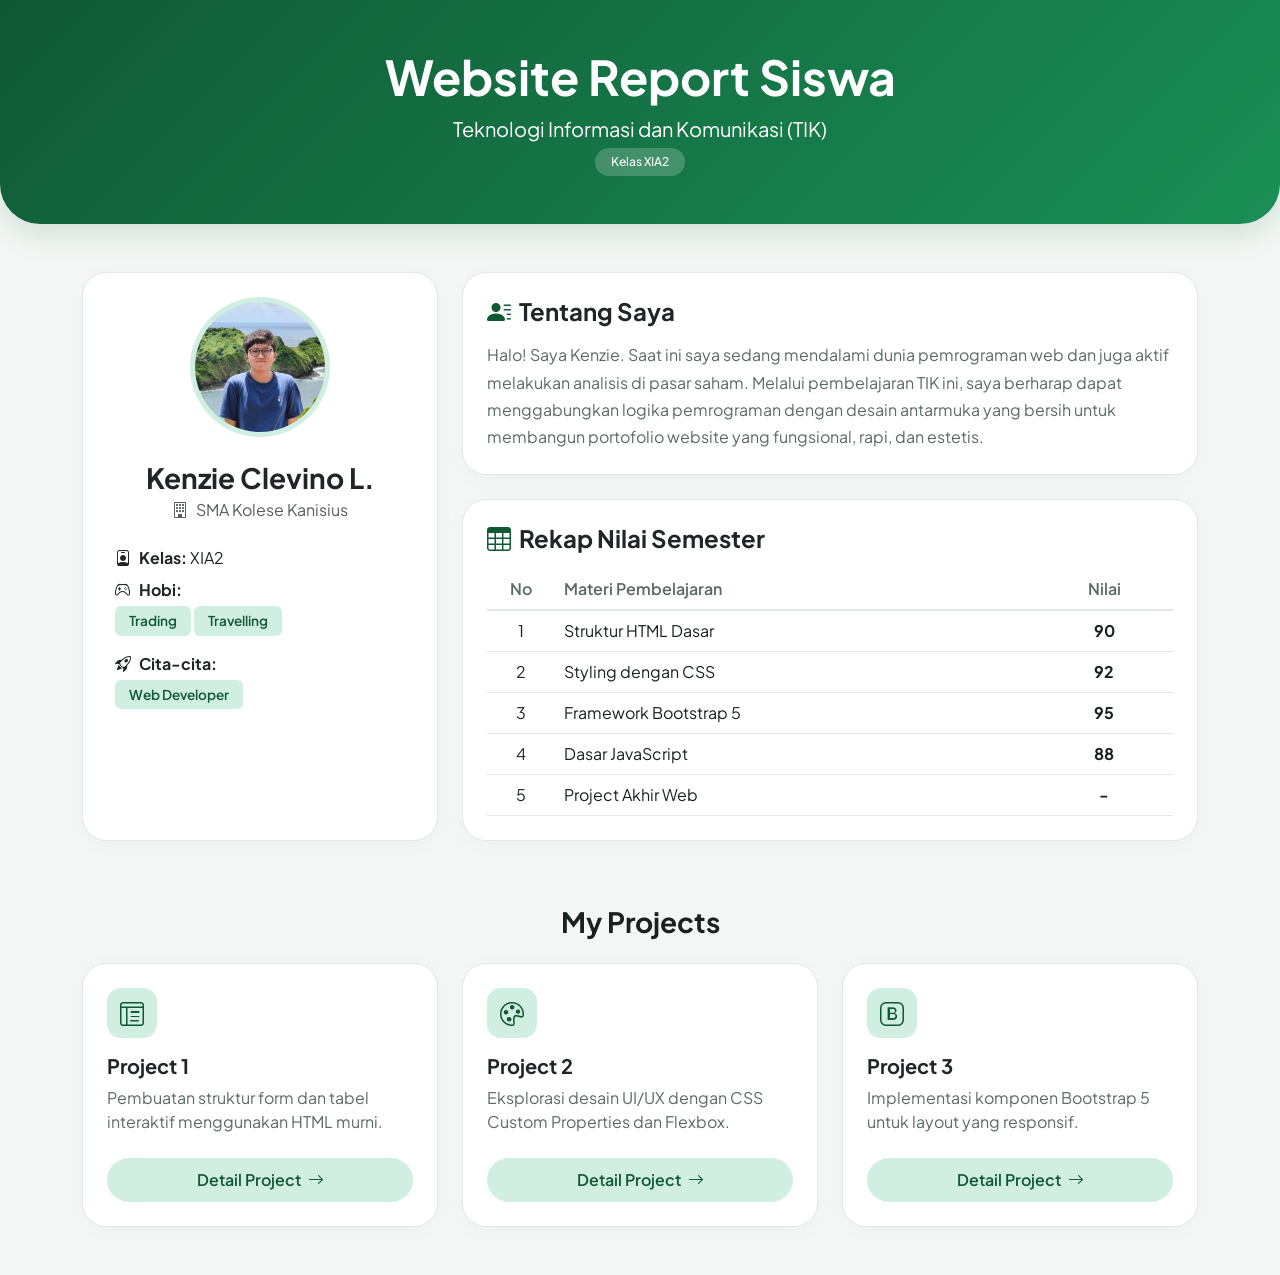
==== index.html @ 0f010cec "Add files via upload" ====
<!DOCTYPE html>
<html lang="id">
<head>
    <meta charset="UTF-8">
    <meta name="viewport" content="width=device-width, initial-scale=1.0">
    <title>Website Report Siswa</title>
    <link href="https://cdn.jsdelivr.net/npm/bootstrap@5.3.0/dist/css/bootstrap.min.css" rel="stylesheet">
    <link rel="stylesheet" href="https://cdn.jsdelivr.net/npm/bootstrap-icons@1.11.1/font/bootstrap-icons.css">
    <link rel="stylesheet" href="style.css">
</head>
<body>

    <div class="hero-section text-center py-5 mb-5">
        <div class="container">
            <h1 class="display-5 fw-bold mb-2">Website Report Siswa</h1>
            <p class="fs-5 mb-1">Teknologi Informasi dan Komunikasi (TIK)</p>
            <span class="badge rounded-pill bg-class">Kelas XIA2</span>
        </div>
    </div>

    <div class="container pb-5">
        <div class="row g-4 mb-4">
            <div class="col-lg-4">
                <div class="card material-card text-center h-100 p-4">
                    <div class="profile-wrapper mx-auto mb-4">
                        <img src="profile.png" alt="Foto Profil" class="profile-img">
                    </div>
                    <h3 class="fw-bold mb-1">Kenzie Clevino L.</h3>
                    <p class="text-muted mb-4"><i class="bi bi-building me-2"></i>SMA Kolese Kanisius</p>
                    
                    <div class="text-start px-2">
                        <p class="mb-2"><strong><i class="bi bi-person-badge me-2"></i>Kelas:</strong> XIA2</p>
                        <div class="mb-3">
                            <strong><i class="bi bi-controller me-2"></i>Hobi:</strong><br>
                            <span class="badge material-badge mt-1">Trading</span>
                            <span class="badge material-badge mt-1">Travelling</span>
                        </div>
                        <div>
                            <strong><i class="bi bi-rocket-takeoff me-2"></i>Cita-cita:</strong><br>
                            <span class="badge material-badge mt-1">Web Developer</span>
                        </div>
                    </div>
                </div>
            </div>

            <div class="col-lg-8">
                <div class="d-flex flex-column gap-4 h-100">
                    <div class="card material-card p-4">
                        <h4 class="fw-bold mb-3"><i class="bi bi-person-lines-fill me-2 text-primary-material"></i>Tentang Saya</h4>
                        <p class="mb-0 text-secondary-material" style="line-height: 1.7;">
                            Halo! Saya Kenzie. Saat ini saya sedang mendalami dunia pemrograman web dan juga aktif melakukan analisis di pasar saham. Melalui pembelajaran TIK ini, saya berharap dapat menggabungkan logika pemrograman dengan desain antarmuka yang bersih untuk membangun portofolio website yang fungsional, rapi, dan estetis.
                        </p>
                    </div>

                    <div class="card material-card p-4 flex-grow-1">
                        <h4 class="fw-bold mb-3"><i class="bi bi-table me-2 text-primary-material"></i>Rekap Nilai Semester</h4>
                        <div class="table-responsive">
                            <table class="table table-hover align-middle mb-0">
                                <thead>
                                    <tr>
                                        <th width="10%" class="text-center">No</th>
                                        <th>Materi Pembelajaran</th>
                                        <th width="20%" class="text-center">Nilai</th>
                                    </tr>
                                </thead>
                                <tbody>
                                    <tr><td class="text-center">1</td><td>Struktur HTML Dasar</td><td class="text-center fw-bold">90</td></tr>
                                    <tr><td class="text-center">2</td><td>Styling dengan CSS</td><td class="text-center fw-bold">92</td></tr>
                                    <tr><td class="text-center">3</td><td>Framework Bootstrap 5</td><td class="text-center fw-bold">95</td></tr>
                                    <tr><td class="text-center">4</td><td>Dasar JavaScript</td><td class="text-center fw-bold">88</td></tr>
                                    <tr><td class="text-center">5</td><td>Project Akhir Web</td><td class="text-center fw-bold">-</td></tr>
                                </tbody>
                            </table>
                        </div>
                    </div>
                </div>
            </div>
        </div>

        <div class="mt-5 pt-3">
            <h3 class="fw-bold mb-4 text-center">My Projects</h3>
            <div class="row g-4">
                <div class="col-md-4">
                    <div class="card material-card project-card h-100 p-4">
                        <div class="project-icon mb-3"><i class="bi bi-layout-text-window-reverse"></i></div>
                        <h5 class="fw-bold">Project 1</h5>
                        <p class="text-secondary-material mb-4">Pembuatan struktur form dan tabel interaktif menggunakan HTML murni.</p>
                        <a href="project1.html" class="btn btn-material mt-auto">Detail Project <i class="bi bi-arrow-right ms-1"></i></a>
                    </div>
                </div>
                <div class="col-md-4">
                    <div class="card material-card project-card h-100 p-4">
                        <div class="project-icon mb-3"><i class="bi bi-palette"></i></div>
                        <h5 class="fw-bold">Project 2</h5>
                        <p class="text-secondary-material mb-4">Eksplorasi desain UI/UX dengan CSS Custom Properties dan Flexbox.</p>
                        <a href="project2.html" class="btn btn-material mt-auto">Detail Project <i class="bi bi-arrow-right ms-1"></i></a>
                    </div>
                </div>
                <div class="col-md-4">
                    <div class="card material-card project-card h-100 p-4">
                        <div class="project-icon mb-3"><i class="bi bi-bootstrap"></i></div>
                        <h5 class="fw-bold">Project 3</h5>
                        <p class="text-secondary-material mb-4">Implementasi komponen Bootstrap 5 untuk layout yang responsif.</p>
                        <a href="project3.html" class="btn btn-material mt-auto">Detail Project <i class="bi bi-arrow-right ms-1"></i></a>
                    </div>
                </div>
            </div>
        </div>
    </div>

    <script>
        window.onload = function() {
            console.log("DOM loaded. Welcome to Kenzie's Portfolio!");
        };
    </script>
</body>
</html>
---- style.css ----
@import url('https://fonts.googleapis.com/css2?family=Plus+Jakarta+Sans:wght@400;500;600;700&display=swap');

:root {
    /* Palet Warna Premium (Emerald/Forest Green Theme) */
    --surface-bg: #f4f7f5;
    --card-bg: #ffffff;
    --primary-color: #105935;
    --primary-light: #d1efe0;
    --text-main: #1a211e;
    --text-secondary: #5a6b63;
    --border-color: #e2e8e4;
}

body {
    background-color: var(--surface-bg);
    color: var(--text-main);
    font-family: 'Plus Jakarta Sans', sans-serif; /* Font yang lebih modern dari Roboto */
}

/* Typography Colors */
.text-primary-material { color: var(--primary-color); }
.text-secondary-material { color: var(--text-secondary); }

/* Hero Section */
.hero-section {
    background: linear-gradient(135deg, var(--primary-color) 0%, #1a8f56 100%);
    color: white;
    border-bottom-left-radius: 40px;
    border-bottom-right-radius: 40px;
    box-shadow: 0 10px 30px rgba(16, 89, 53, 0.15);
}

.bg-class {
    background-color: rgba(255, 255, 255, 0.2);
    backdrop-filter: blur(5px);
    font-weight: 500;
    padding: 8px 16px;
}

/* Card Styling (Material 3 Elevation) */
.material-card {
    background-color: var(--card-bg);
    border: 1px solid var(--border-color);
    border-radius: 24px;
    box-shadow: 0 4px 20px rgba(0, 0, 0, 0.03);
    transition: all 0.3s ease;
}

/* Profil Image */
.profile-wrapper {
    width: 140px;
    height: 140px;
    border-radius: 50%;
    padding: 5px;
    background: var(--primary-light);
}

.profile-img {
    width: 100%;
    height: 100%;
    border-radius: 50%;
    object-fit: cover;
}

/* Badges */
.material-badge {
    background-color: var(--primary-light);
    color: var(--primary-color);
    font-weight: 600;
    padding: 8px 14px;
    font-size: 0.85rem;
}

/* Tabel Customization */
.table th {
    background-color: transparent;
    color: var(--text-secondary);
    font-weight: 600;
    border-bottom: 2px solid var(--border-color);
}
.table td {
    border-bottom: 1px solid var(--border-color);
    color: var(--text-main);
}

/* Project Card Specifics */
.project-card:hover {
    transform: translateY(-5px);
    box-shadow: 0 12px 24px rgba(0, 0, 0, 0.06);
    border-color: var(--primary-light);
}

.project-icon {
    width: 50px;
    height: 50px;
    background-color: var(--primary-light);
    color: var(--primary-color);
    border-radius: 14px;
    display: flex;
    align-items: center;
    justify-content: center;
    font-size: 1.5rem;
}

/* Tombol Material */
.btn-material {
    background-color: var(--primary-light);
    color: var(--primary-color);
    border-radius: 50px;
    font-weight: 600;
    padding: 10px 20px;
    border: none;
    transition: all 0.2s ease;
}

.btn-material:hover {
    background-color: var(--primary-color);
    color: #ffffff;
}
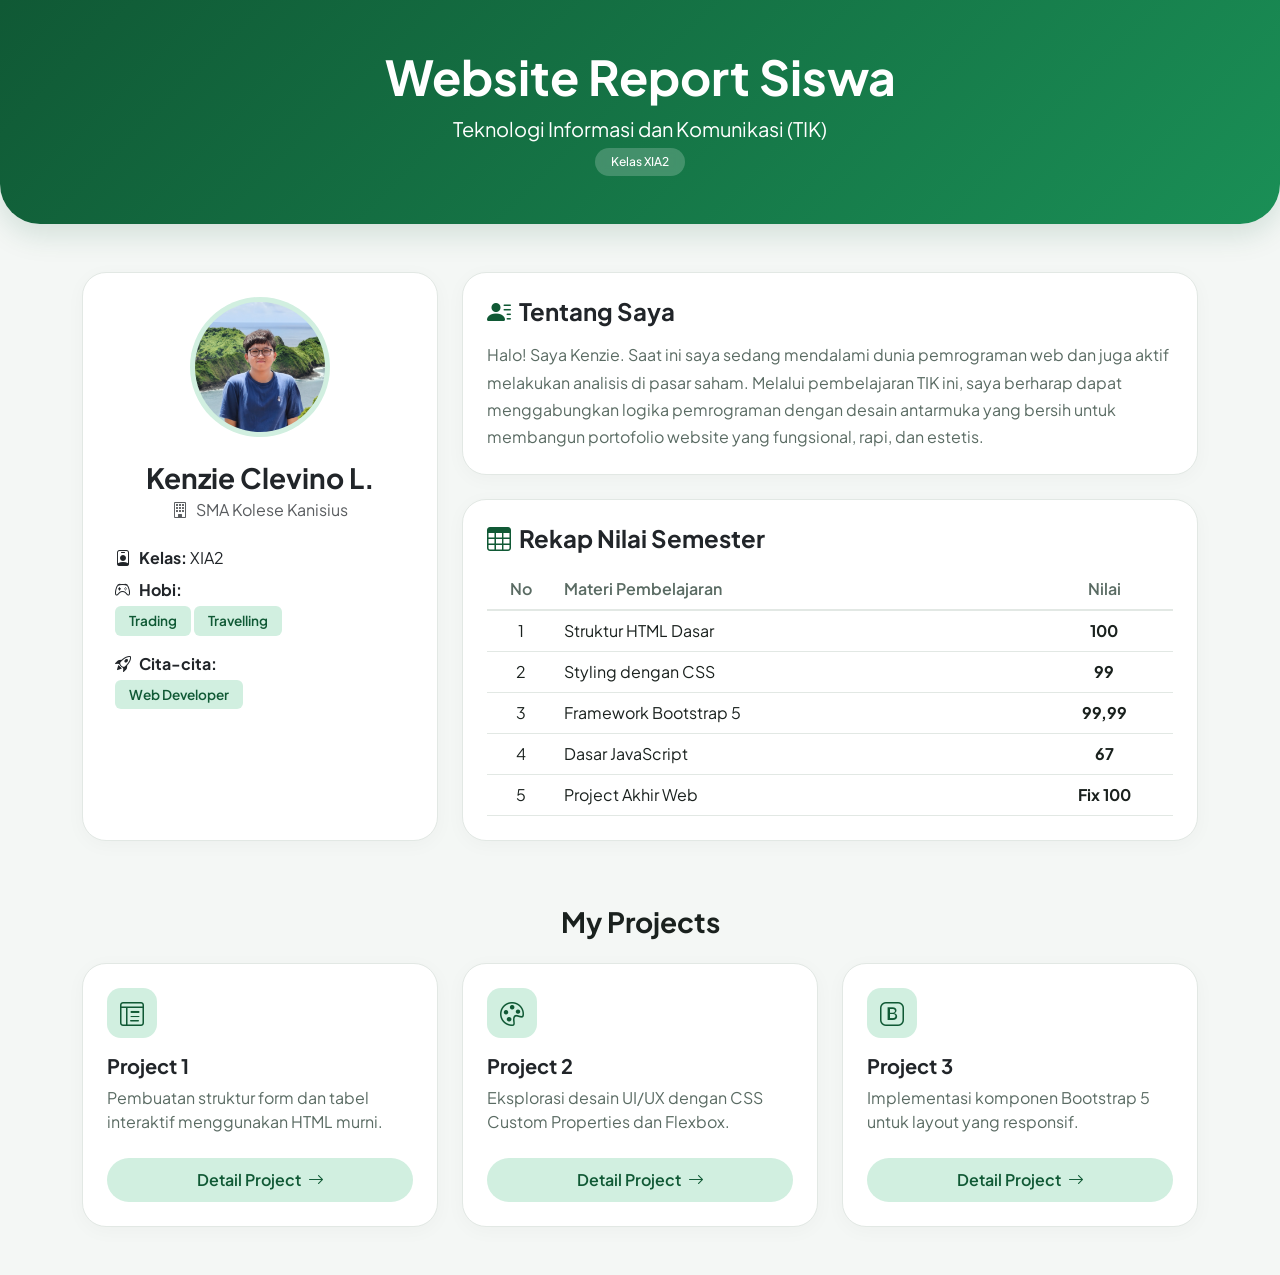
==== commit 987f5187: "update nilai" ====
--- a/index.html
+++ b/index.html
@@ -64,11 +64,11 @@
                                     </tr>
                                 </thead>
                                 <tbody>
-                                    <tr><td class="text-center">1</td><td>Struktur HTML Dasar</td><td class="text-center fw-bold">90</td></tr>
-                                    <tr><td class="text-center">2</td><td>Styling dengan CSS</td><td class="text-center fw-bold">92</td></tr>
-                                    <tr><td class="text-center">3</td><td>Framework Bootstrap 5</td><td class="text-center fw-bold">95</td></tr>
-                                    <tr><td class="text-center">4</td><td>Dasar JavaScript</td><td class="text-center fw-bold">88</td></tr>
-                                    <tr><td class="text-center">5</td><td>Project Akhir Web</td><td class="text-center fw-bold">-</td></tr>
+                                    <tr><td class="text-center">1</td><td>Struktur HTML Dasar</td><td class="text-center fw-bold">100</td></tr>
+                                    <tr><td class="text-center">2</td><td>Styling dengan CSS</td><td class="text-center fw-bold">99</td></tr>
+                                    <tr><td class="text-center">3</td><td>Framework Bootstrap 5</td><td class="text-center fw-bold">99,99</td></tr>
+                                    <tr><td class="text-center">4</td><td>Dasar JavaScript</td><td class="text-center fw-bold">67</td></tr>
+                                    <tr><td class="text-center">5</td><td>Project Akhir Web</td><td class="text-center fw-bold">Fix 100</td></tr>
                                 </tbody>
                             </table>
                         </div>
@@ -114,4 +114,4 @@
         };
     </script>
 </body>
-</html>+</html>
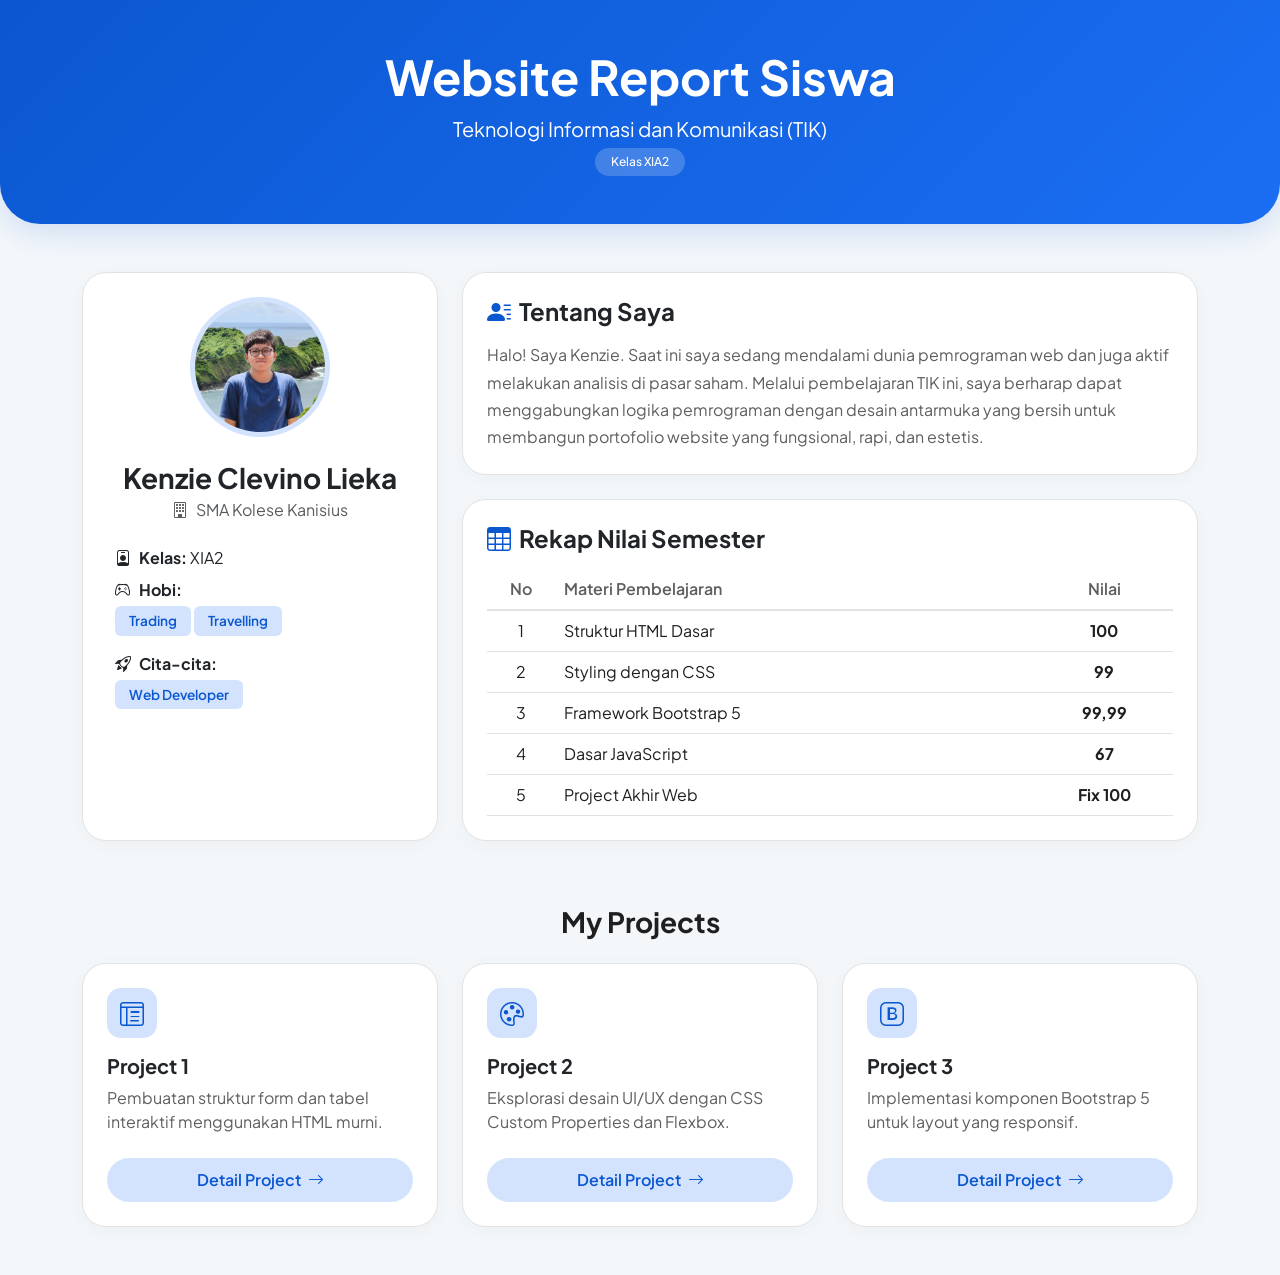
==== commit c0593de0: "upate nama lengkap" ====
--- a/index.html
+++ b/index.html
@@ -25,7 +25,7 @@
                     <div class="profile-wrapper mx-auto mb-4">
                         <img src="profile.png" alt="Foto Profil" class="profile-img">
                     </div>
-                    <h3 class="fw-bold mb-1">Kenzie Clevino L.</h3>
+                    <h3 class="fw-bold mb-1">Kenzie Clevino Lieka</h3>
                     <p class="text-muted mb-4"><i class="bi bi-building me-2"></i>SMA Kolese Kanisius</p>
                     
                     <div class="text-start px-2">
--- a/style.css
+++ b/style.css
@@ -1,20 +1,20 @@
 @import url('https://fonts.googleapis.com/css2?family=Plus+Jakarta+Sans:wght@400;500;600;700&display=swap');
 
 :root {
-    /* Palet Warna Premium (Emerald/Forest Green Theme) */
-    --surface-bg: #f4f7f5;
+    /* Palet Warna Premium (Material You Blue Theme) */
+    --surface-bg: #f4f7fa;
     --card-bg: #ffffff;
-    --primary-color: #105935;
-    --primary-light: #d1efe0;
-    --text-main: #1a211e;
-    --text-secondary: #5a6b63;
-    --border-color: #e2e8e4;
+    --primary-color: #0b57d0; /* Google Material Blue */
+    --primary-light: #d3e3fd; /* Blue Container */
+    --text-main: #1f1f1f;
+    --text-secondary: #5e5e5e;
+    --border-color: #e3e3e3;
 }
 
 body {
     background-color: var(--surface-bg);
     color: var(--text-main);
-    font-family: 'Plus Jakarta Sans', sans-serif; /* Font yang lebih modern dari Roboto */
+    font-family: 'Plus Jakarta Sans', sans-serif;
 }
 
 /* Typography Colors */
@@ -23,11 +23,11 @@
 
 /* Hero Section */
 .hero-section {
-    background: linear-gradient(135deg, var(--primary-color) 0%, #1a8f56 100%);
+    background: linear-gradient(135deg, var(--primary-color) 0%, #1b6ef3 100%);
     color: white;
     border-bottom-left-radius: 40px;
     border-bottom-right-radius: 40px;
-    box-shadow: 0 10px 30px rgba(16, 89, 53, 0.15);
+    box-shadow: 0 10px 30px rgba(11, 87, 208, 0.15);
 }
 
 .bg-class {
@@ -116,4 +116,4 @@
 .btn-material:hover {
     background-color: var(--primary-color);
     color: #ffffff;
-}+}
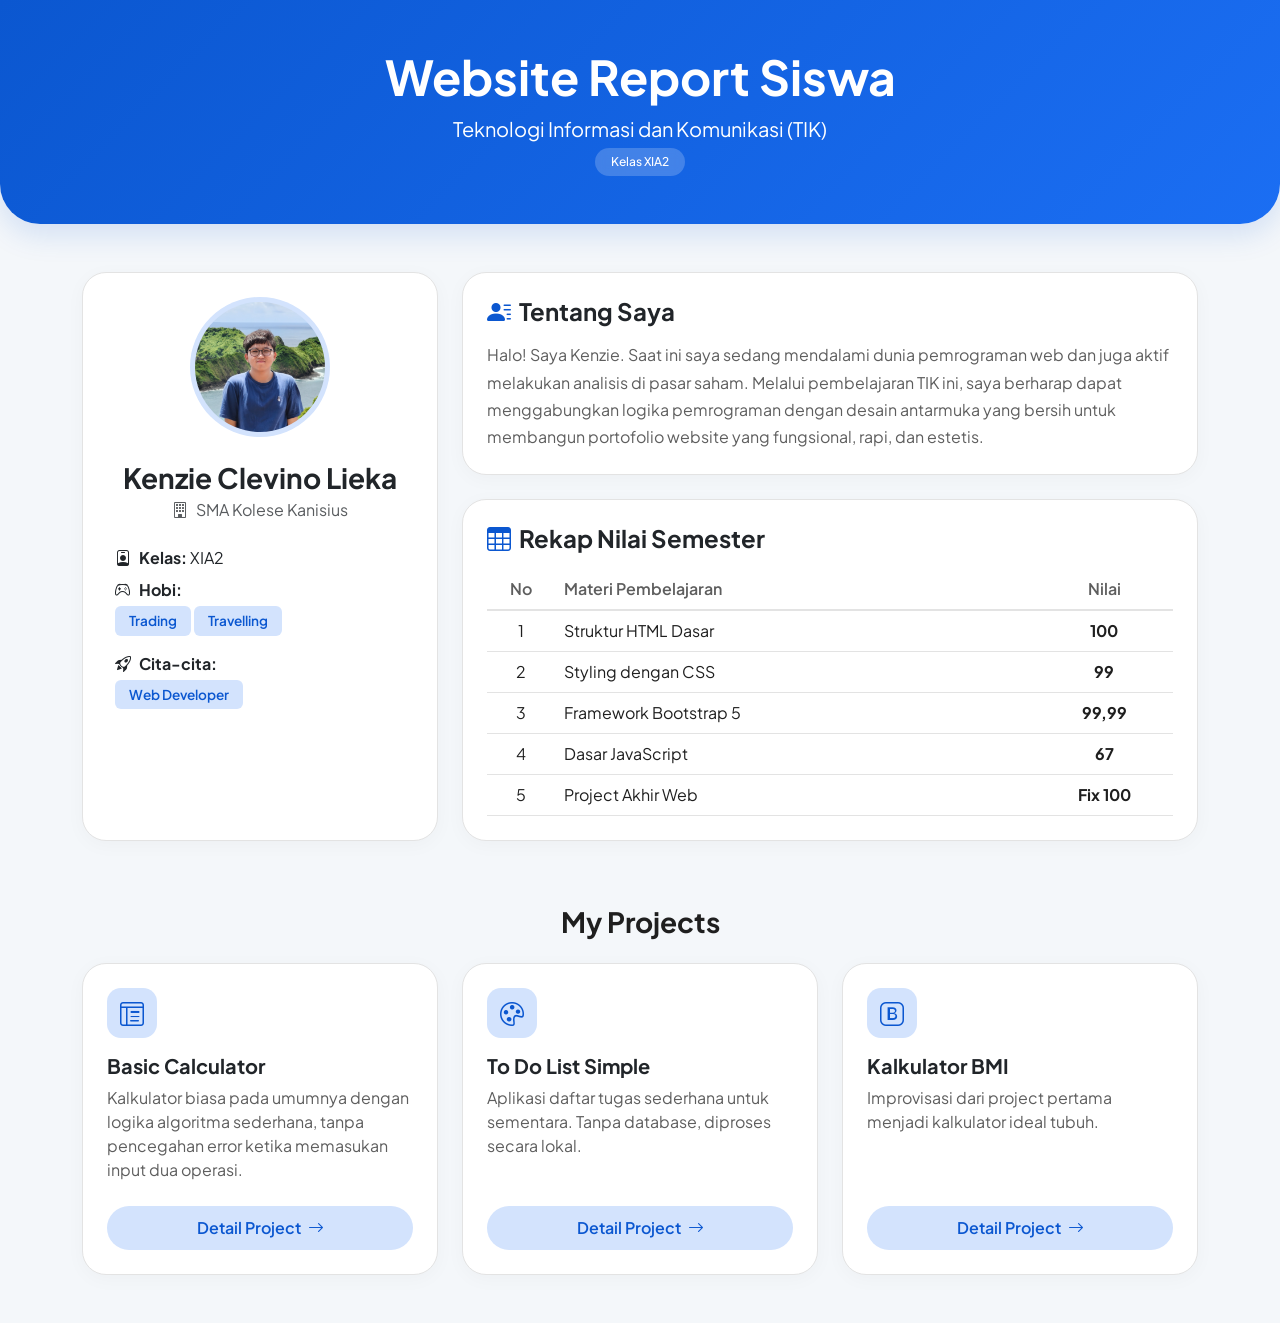
==== commit 3acb7e8b: "update desc prhj" ====
--- a/index.html
+++ b/index.html
@@ -83,24 +83,24 @@
                 <div class="col-md-4">
                     <div class="card material-card project-card h-100 p-4">
                         <div class="project-icon mb-3"><i class="bi bi-layout-text-window-reverse"></i></div>
-                        <h5 class="fw-bold">Project 1</h5>
-                        <p class="text-secondary-material mb-4">Pembuatan struktur form dan tabel interaktif menggunakan HTML murni.</p>
+                        <h5 class="fw-bold">Basic Calculator</h5>
+                        <p class="text-secondary-material mb-4">Kalkulator biasa pada umumnya dengan logika algoritma sederhana, tanpa pencegahan error ketika memasukan input dua operasi.</p>
                         <a href="project1.html" class="btn btn-material mt-auto">Detail Project <i class="bi bi-arrow-right ms-1"></i></a>
                     </div>
                 </div>
                 <div class="col-md-4">
                     <div class="card material-card project-card h-100 p-4">
                         <div class="project-icon mb-3"><i class="bi bi-palette"></i></div>
-                        <h5 class="fw-bold">Project 2</h5>
-                        <p class="text-secondary-material mb-4">Eksplorasi desain UI/UX dengan CSS Custom Properties dan Flexbox.</p>
+                        <h5 class="fw-bold">To Do List Simple</h5>
+                        <p class="text-secondary-material mb-4">Aplikasi daftar tugas sederhana untuk sementara. Tanpa database, diproses secara lokal.</p>
                         <a href="project2.html" class="btn btn-material mt-auto">Detail Project <i class="bi bi-arrow-right ms-1"></i></a>
                     </div>
                 </div>
                 <div class="col-md-4">
                     <div class="card material-card project-card h-100 p-4">
                         <div class="project-icon mb-3"><i class="bi bi-bootstrap"></i></div>
-                        <h5 class="fw-bold">Project 3</h5>
-                        <p class="text-secondary-material mb-4">Implementasi komponen Bootstrap 5 untuk layout yang responsif.</p>
+                        <h5 class="fw-bold">Kalkulator BMI</h5>
+                        <p class="text-secondary-material mb-4">Improvisasi dari project pertama menjadi kalkulator ideal tubuh.</p>
                         <a href="project3.html" class="btn btn-material mt-auto">Detail Project <i class="bi bi-arrow-right ms-1"></i></a>
                     </div>
                 </div>
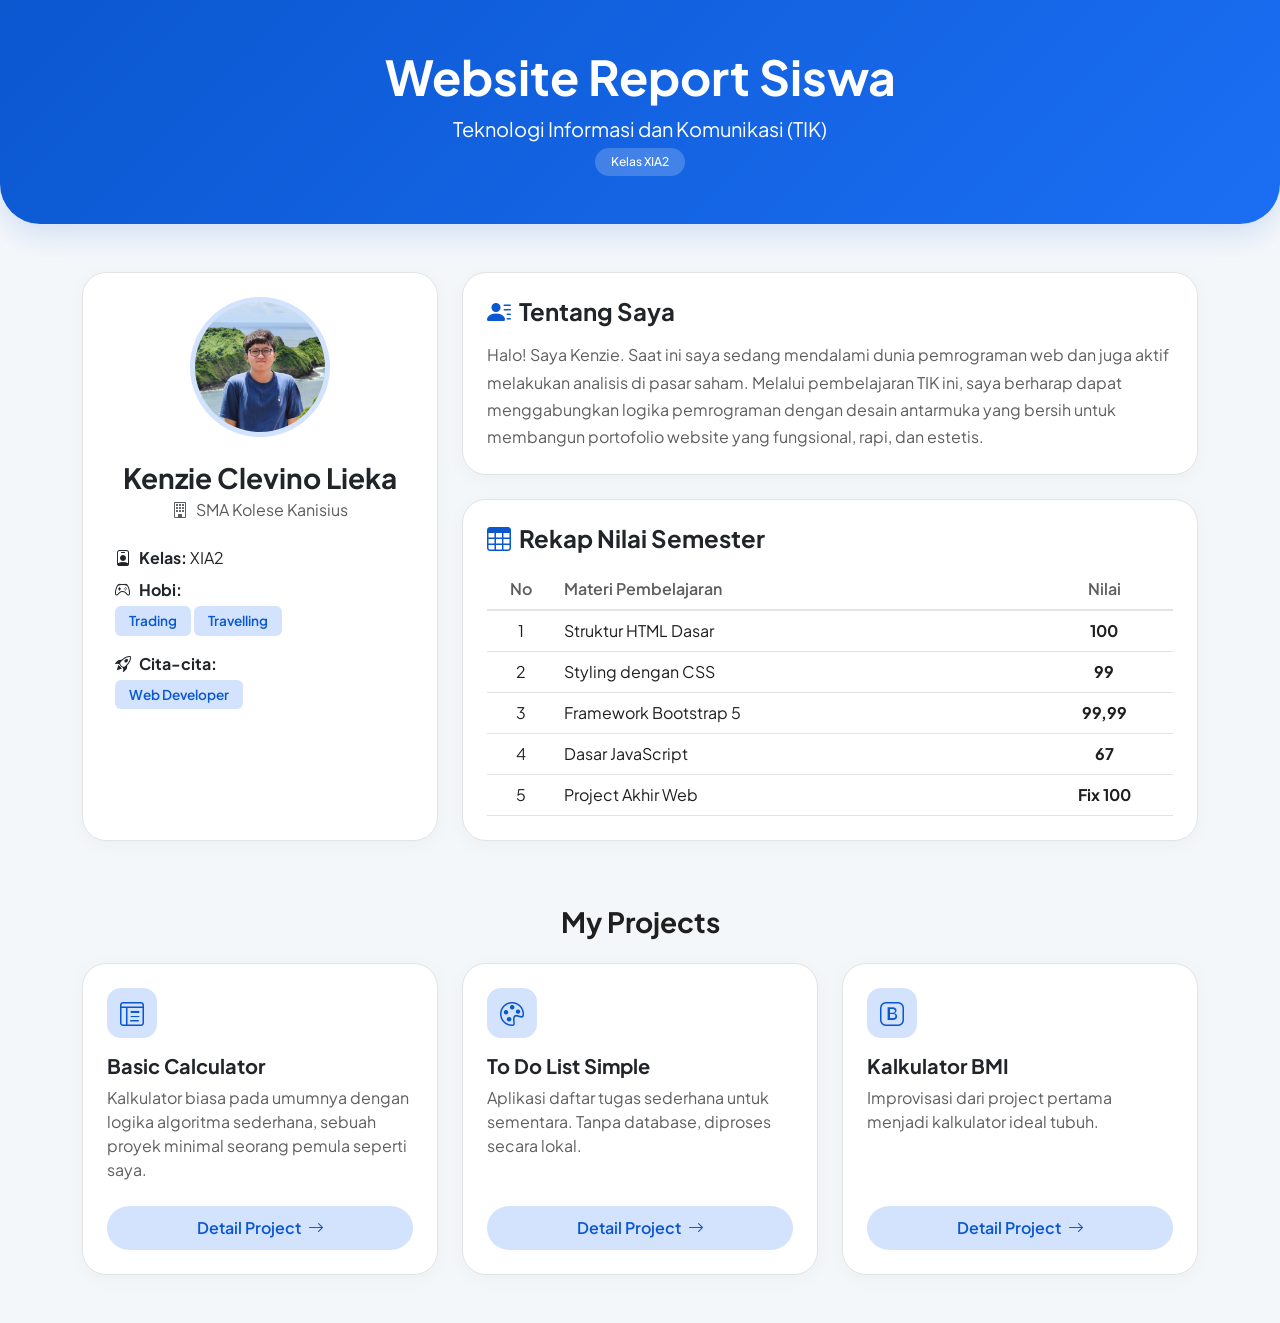
==== commit 0cf02be6: "Update index.html" ====
--- a/index.html
+++ b/index.html
@@ -84,7 +84,7 @@
                     <div class="card material-card project-card h-100 p-4">
                         <div class="project-icon mb-3"><i class="bi bi-layout-text-window-reverse"></i></div>
                         <h5 class="fw-bold">Basic Calculator</h5>
-                        <p class="text-secondary-material mb-4">Kalkulator biasa pada umumnya dengan logika algoritma sederhana, tanpa pencegahan error ketika memasukan input dua operasi.</p>
+                        <p class="text-secondary-material mb-4">Kalkulator biasa pada umumnya dengan logika algoritma sederhana, sebuah proyek minimal seorang pemula seperti saya.</p>
                         <a href="project1.html" class="btn btn-material mt-auto">Detail Project <i class="bi bi-arrow-right ms-1"></i></a>
                     </div>
                 </div>
